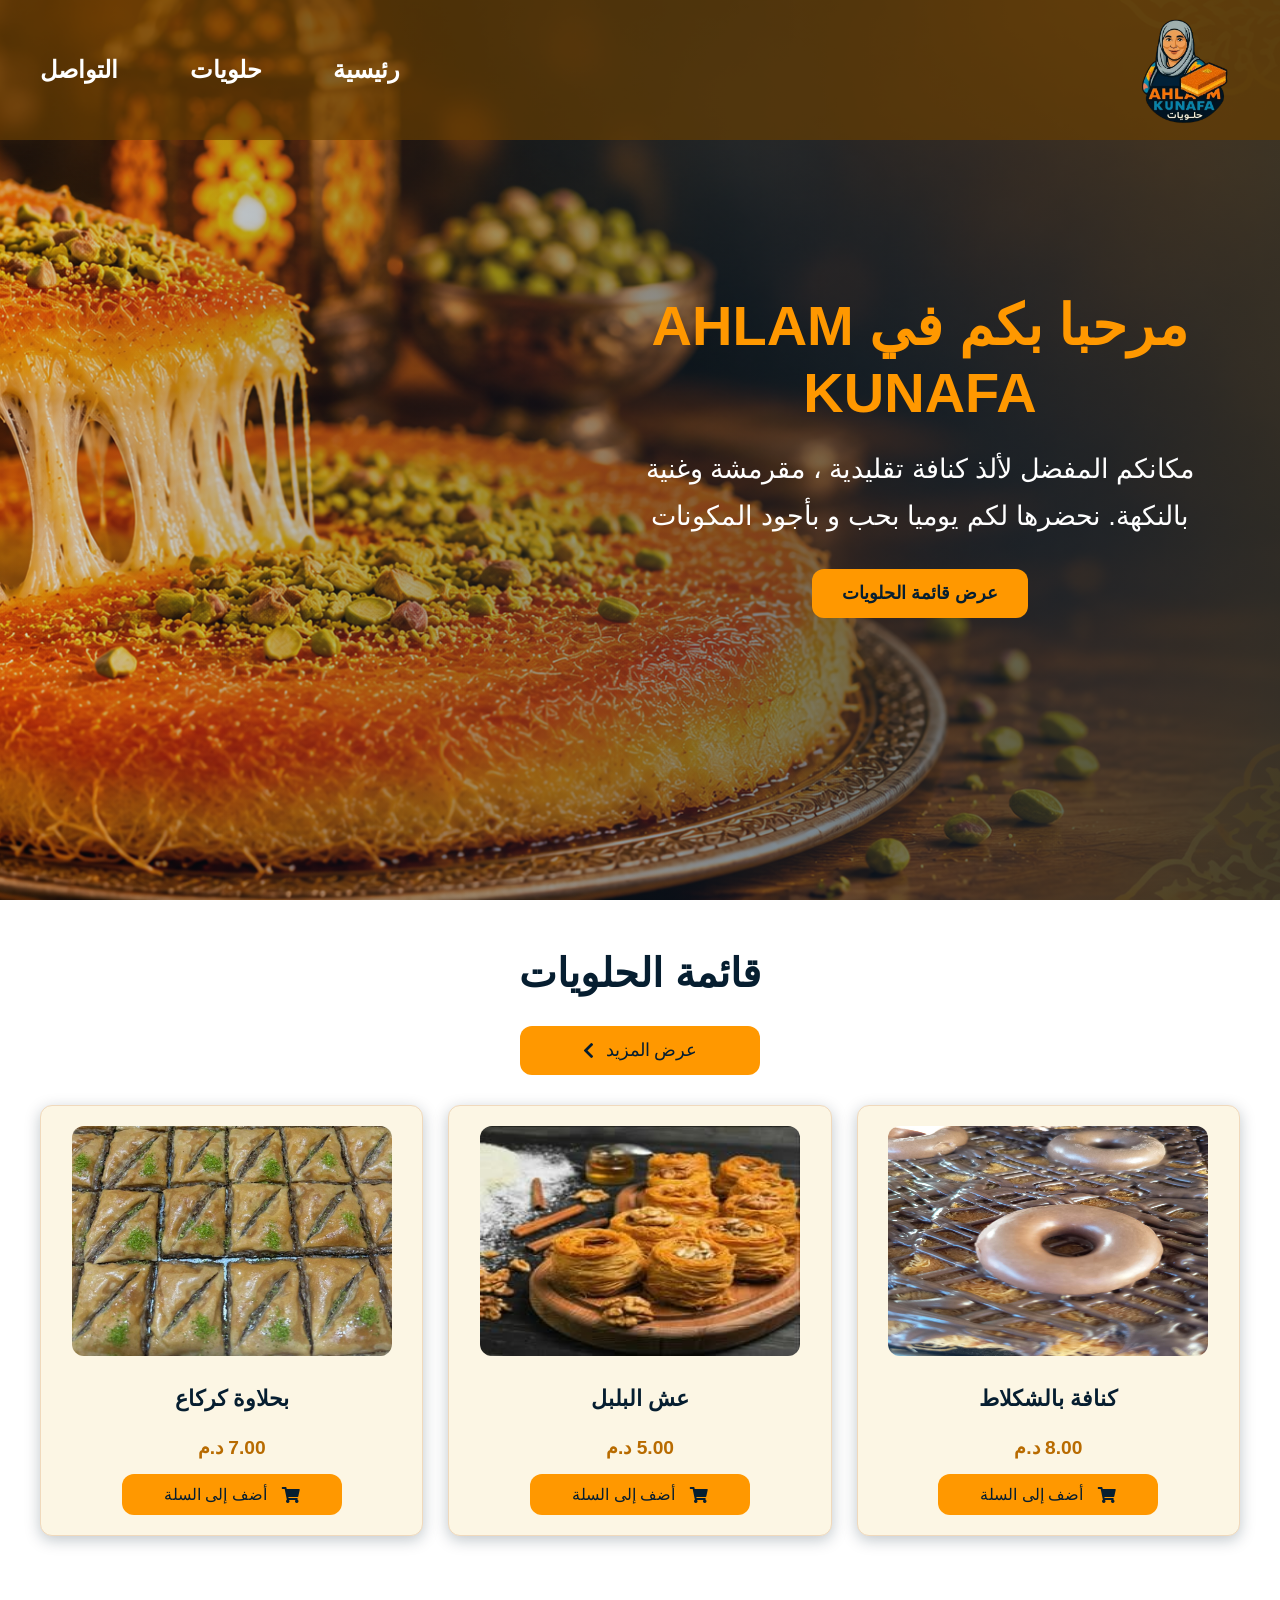
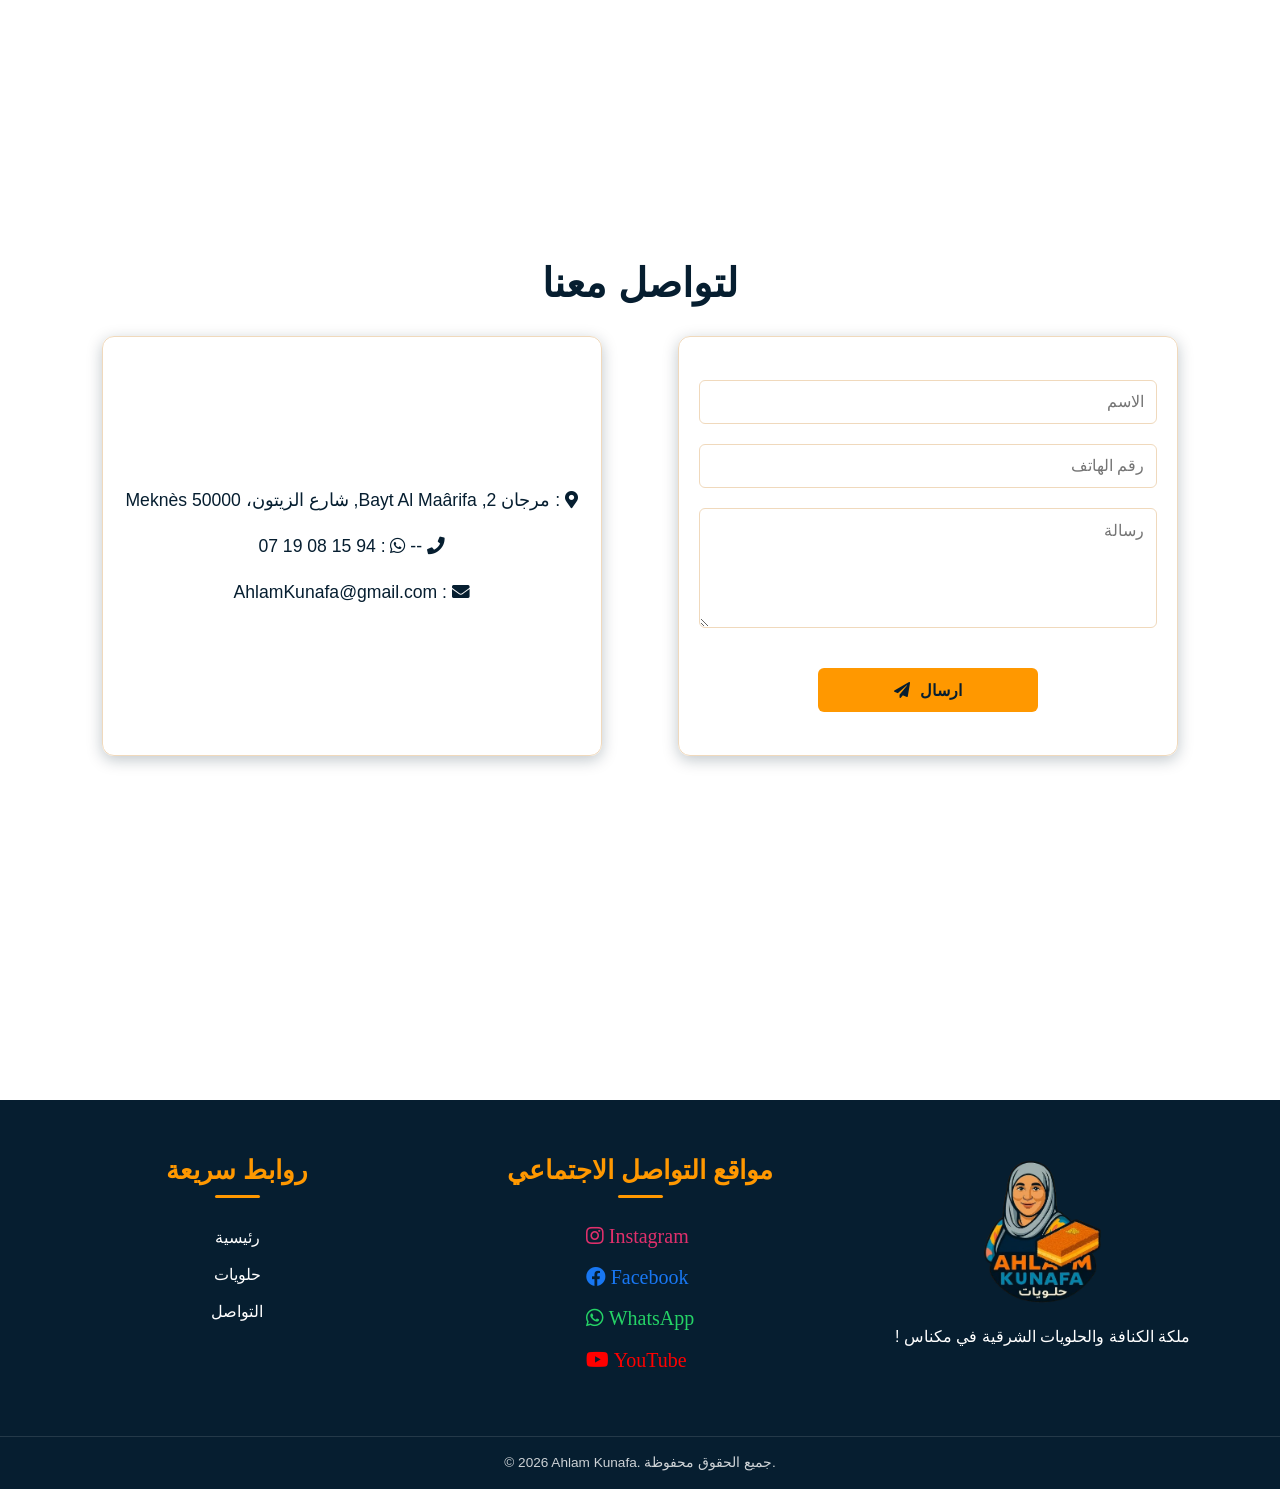
==== index.html @ 3d84fd58 "first commit" ====
<!DOCTYPE html>
<html lang="en">

<head>
    <meta charset="UTF-8">
    <meta name="viewport" content="width=device-width, initial-scale=1.0">
    <link rel="shortcut icon" href="./Frontend/images/logo.png" type="image/x-icon">
    <title>AHLAM KUNAFA</title>
</head>

<body>
    <script>
        location.href = './Frontend/Home/Kunafa.html'
    </script>
</body>

</html>
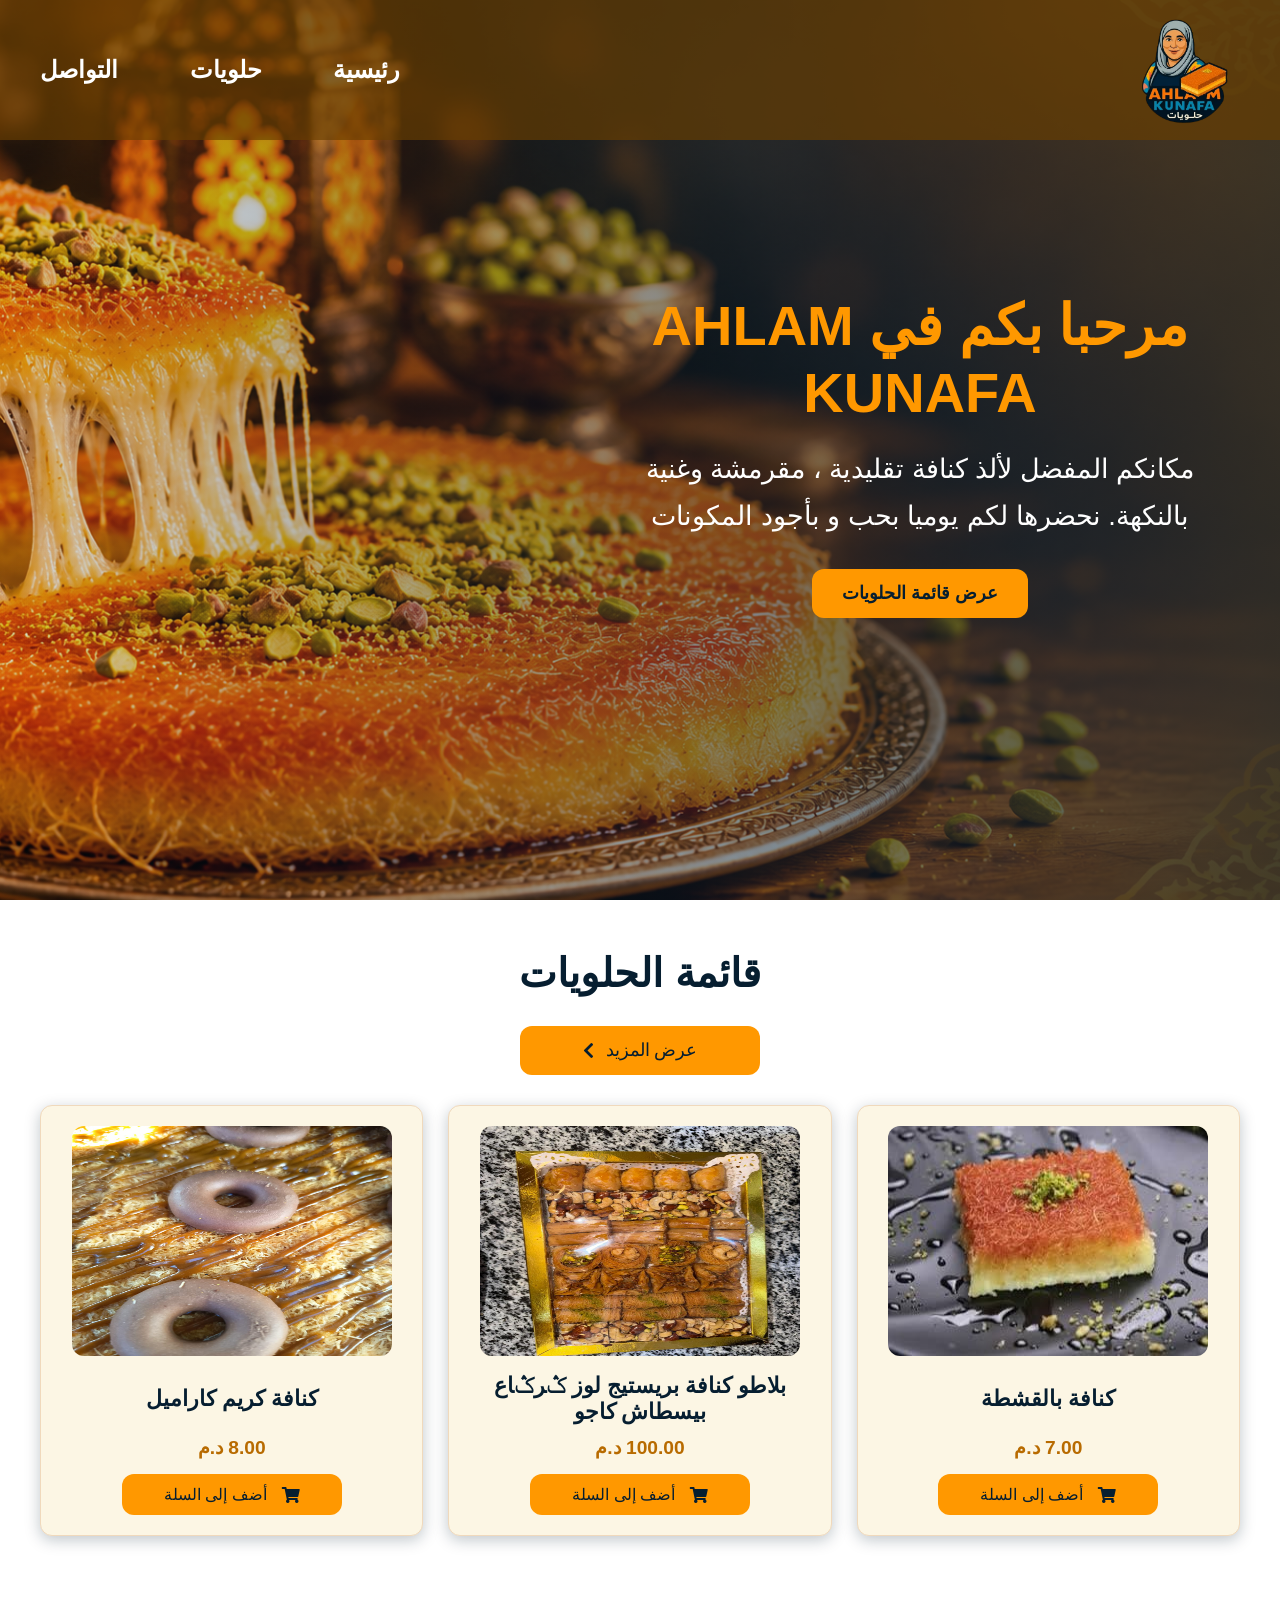
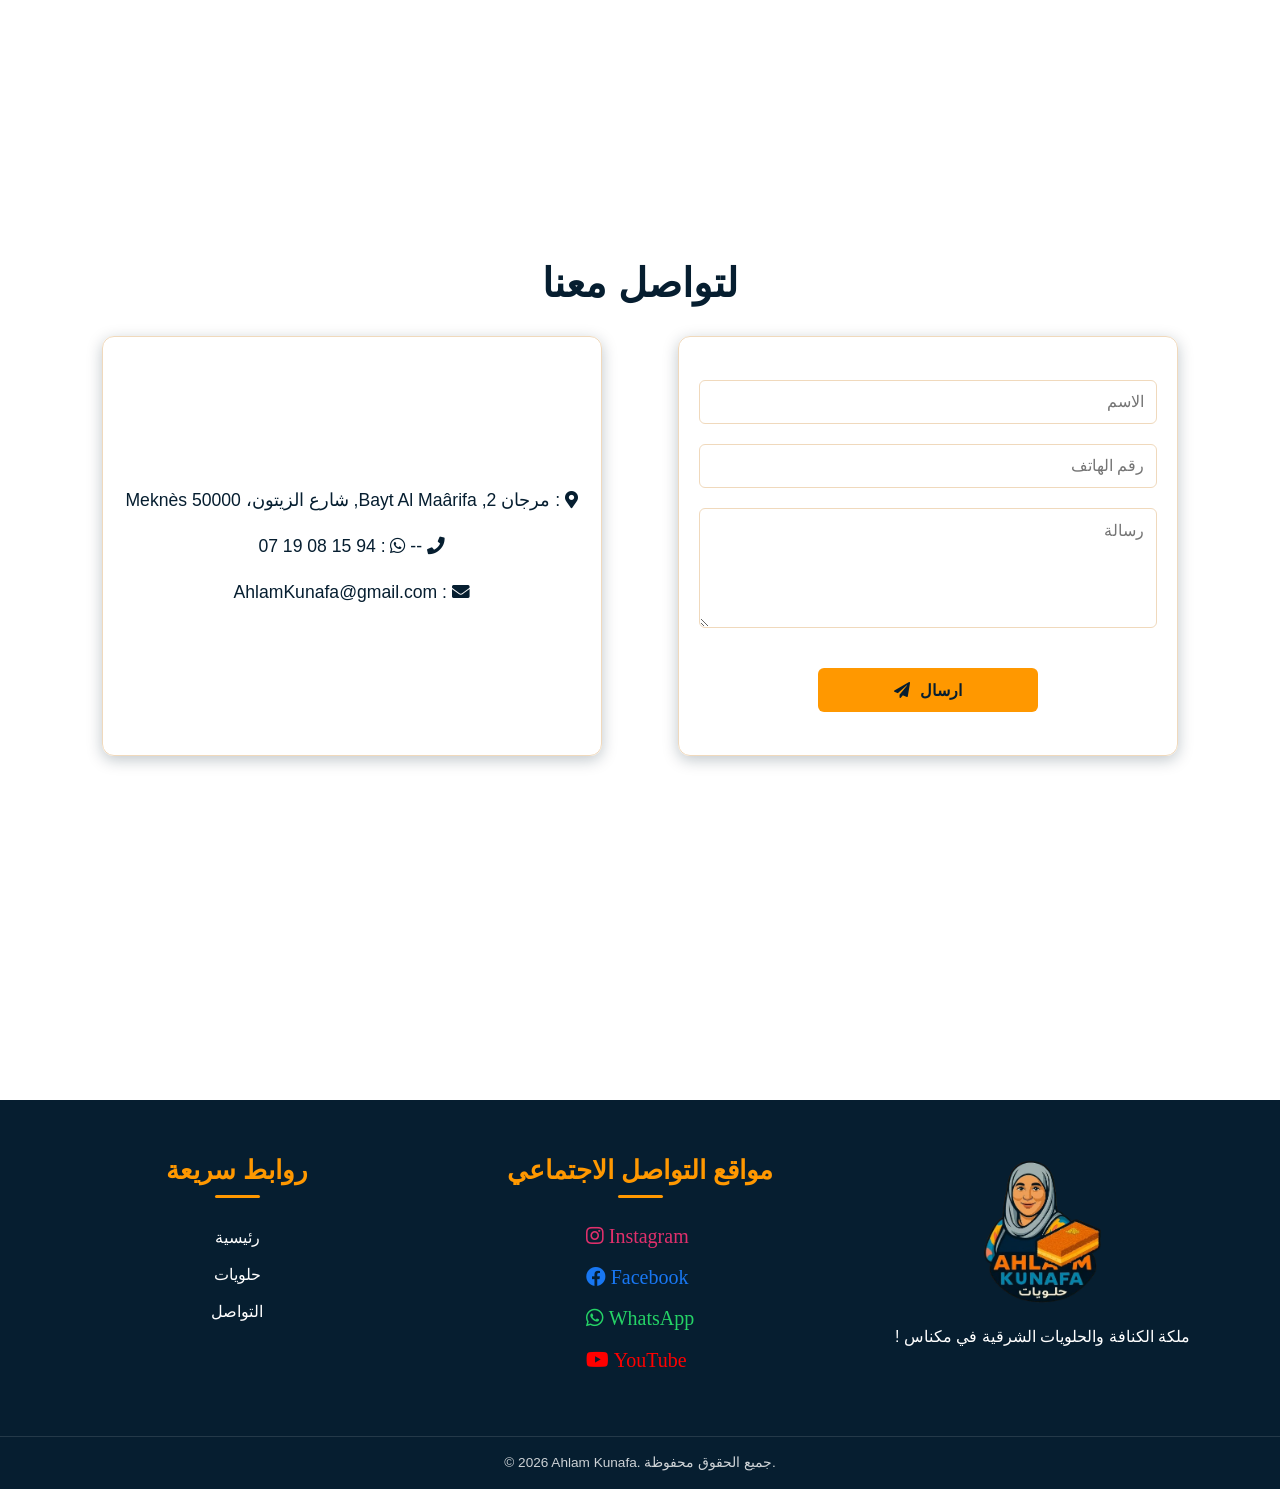
==== commit db67b9fc: "Add files via upload" ====
--- a/index.html
+++ b/index.html
@@ -1,17 +1,17 @@
-<!DOCTYPE html>
-<html lang="en">
-
-<head>
-    <meta charset="UTF-8">
-    <meta name="viewport" content="width=device-width, initial-scale=1.0">
-    <link rel="shortcut icon" href="./Frontend/images/logo.png" type="image/x-icon">
-    <title>AHLAM KUNAFA</title>
-</head>
-
-<body>
-    <script>
-        location.href = './Frontend/Home/Kunafa.html'
-    </script>
-</body>
-
+<!DOCTYPE html>
+<html lang="en">
+
+<head>
+    <meta charset="UTF-8">
+    <meta name="viewport" content="width=device-width, initial-scale=1.0">
+    <link rel="shortcut icon" href="./Frontend/images/logo.png" type="image/x-icon">
+    <title>AHLAM KUNAFA</title>
+</head>
+
+<body>
+    <script>
+        location.href = './Frontend/Home/Kunafa.html'
+    </script>
+</body>
+
 </html>
